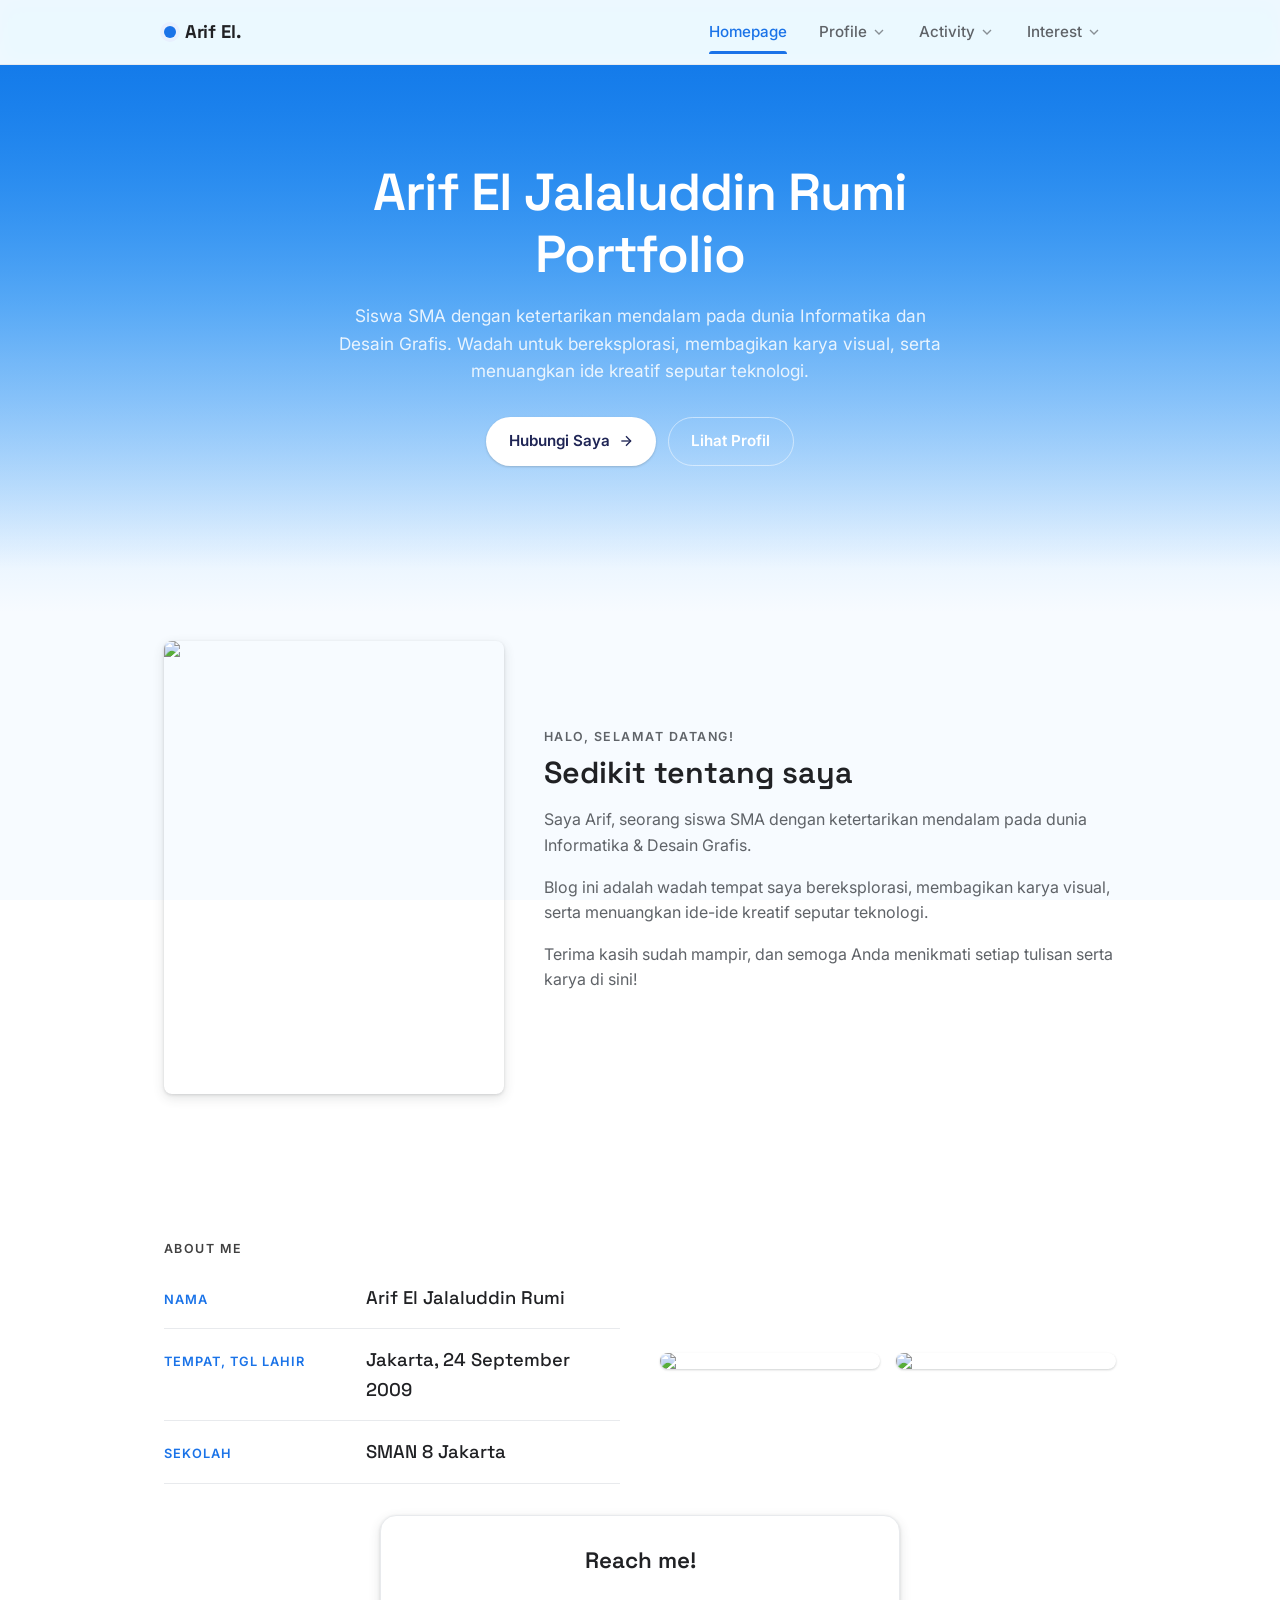
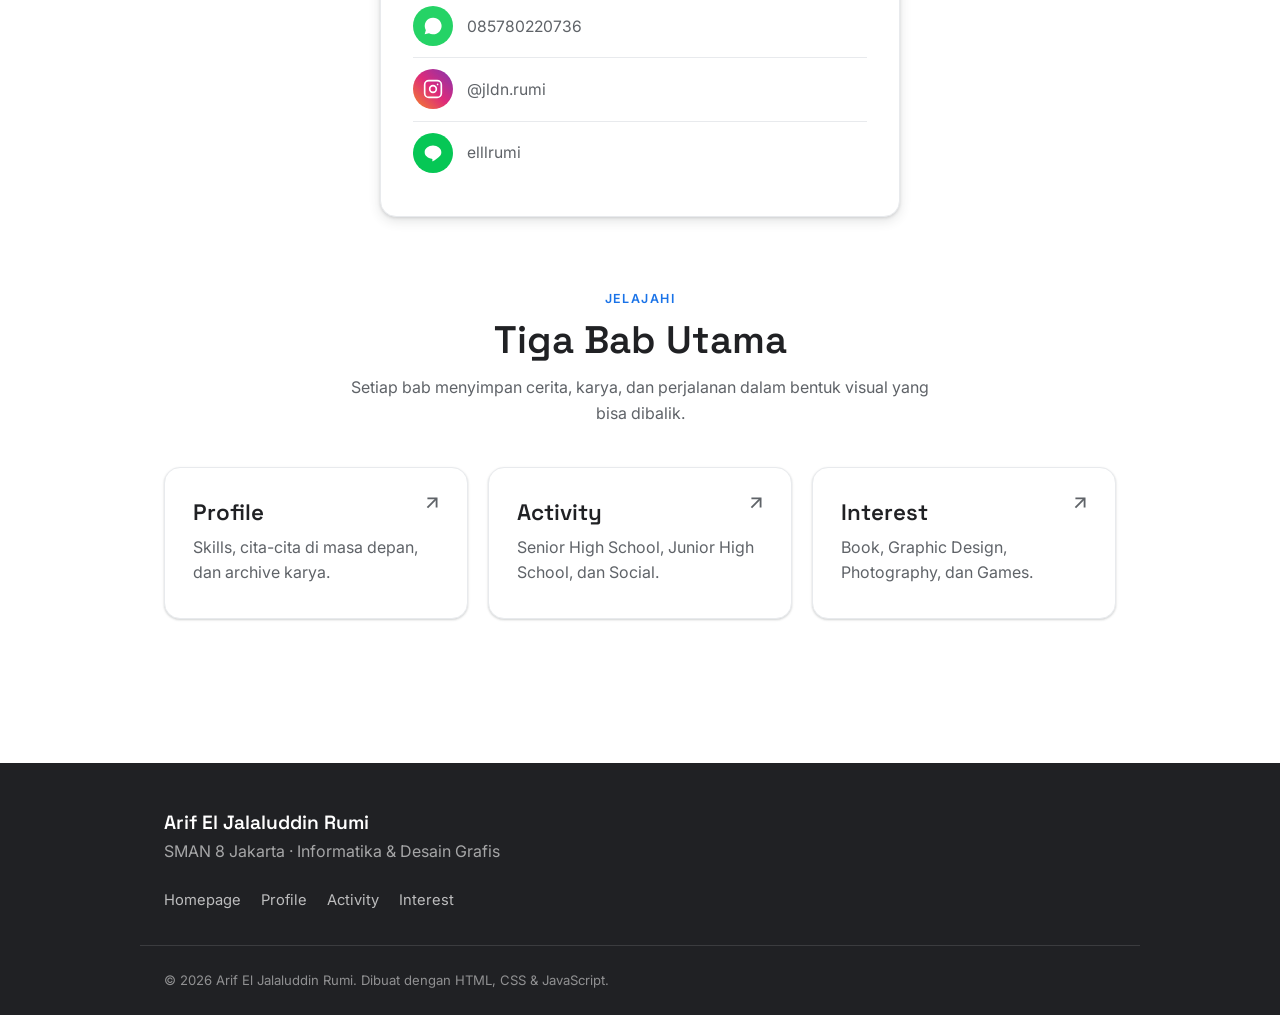
==== index.html @ 5ea63747 "Add files via upload" ====
<!DOCTYPE html>
<html lang="id" class="bg-background">
<head>
  <meta charset="UTF-8" />
  <meta name="viewport" content="width=device-width, initial-scale=1.0" />
  <title>Arif El Jalaluddin Rumi - Portfolio</title>
  <meta name="description" content="Portfolio Arif El Jalaluddin Rumi — siswa SMAN 8 Jakarta dengan ketertarikan pada Informatika & Desain Grafis." />
  <meta name="theme-color" content="#2b2f7a" />
  <link rel="preconnect" href="https://fonts.googleapis.com" />
  <link rel="preconnect" href="https://fonts.gstatic.com" crossorigin />
  <link href="https://fonts.googleapis.com/css2?family=Space+Grotesk:wght@400;500;600;700&family=Inter:wght@400;500;600&display=swap" rel="stylesheet" />
  <link rel="stylesheet" href="styles.css" />
</head>
<body>

  <!-- ============ NAV ============ -->
  <header class="nav">
    <nav class="wrap nav__inner" aria-label="Navigasi utama">
      <a href="index.html" class="brand"><span class="brand__dot"></span>Arif El.</a>
      <button class="nav__toggle" aria-label="Buka menu" aria-expanded="false">
        <svg viewBox="0 0 24 24" fill="none" stroke="currentColor" stroke-width="2"><line x1="3" y1="6" x2="21" y2="6"/><line x1="3" y1="12" x2="21" y2="12"/><line x1="3" y1="18" x2="21" y2="18"/></svg>
      </button>
      <ul class="nav__links">
        <li><a class="nav__link active" data-page="index.html" href="index.html">Homepage</a></li>
        <li class="has-drop">
          <a class="nav__link" data-page="profile.html" href="profile.html">Profile
            <svg viewBox="0 0 24 24" fill="none" stroke="currentColor" stroke-width="2"><polyline points="6 9 12 15 18 9"/></svg>
          </a>
          <div class="dropdown">
            <a href="profile.html#skills">Skills</a>
            <a href="profile.html#future">Vision</a>
            <a href="profile.html#archive">Archive</a>
          </div>
        </li>
        <li class="has-drop">
          <a class="nav__link" data-page="activity.html" href="activity.html">Activity
            <svg viewBox="0 0 24 24" fill="none" stroke="currentColor" stroke-width="2"><polyline points="6 9 12 15 18 9"/></svg>
          </a>
          <div class="dropdown">
            <a href="activity.html#shs">Senior High School</a>
            <a href="activity.html#jhs">Junior High School</a>
            <a href="activity.html#social">Social</a>
          </div>
        </li>
        <li class="has-drop">
          <a class="nav__link" data-page="interest.html" href="interest.html">Interest
            <svg viewBox="0 0 24 24" fill="none" stroke="currentColor" stroke-width="2"><polyline points="6 9 12 15 18 9"/></svg>
          </a>
          <div class="dropdown">
            <a href="interest.html#book">Book</a>
            <a href="interest.html#graphic">Graphic Design</a>
            <a href="interest.html#photography">Photography</a>
          </div>
        </li>
      </ul>
    </nav>
  </header>

  <!-- ============ HERO ============ -->
  <section class="hero">
    <div class="wrap hero__inner">
      <h1 class="reveal in">Arif El Jalaluddin Rumi <br> Portfolio</h1>
      <p class="hero__sub reveal in">Siswa SMA dengan ketertarikan mendalam pada dunia Informatika dan Desain Grafis. Wadah untuk bereksplorasi, membagikan karya visual, serta menuangkan ide kreatif seputar teknologi.</p>
      <div class="hero__actions reveal in">
        <a href="#reach" class="btn btn--primary">Hubungi Saya
          <svg width="16" height="16" viewBox="0 0 24 24" fill="none" stroke="currentColor" stroke-width="2"><line x1="5" y1="12" x2="19" y2="12"/><polyline points="12 5 19 12 12 19"/></svg>
        </a>
        <a href="profile.html" class="btn btn--ghost">Lihat Profil</a>
      </div>
    </div>
  </section>

  <!-- ============ INTRO ============ -->
  <section class="intro wrap">
    <div class="intro__grid">
      <div class="intro__photo reveal">
        <div class="intro__img" style="aspect-ratio:3/4; width:100%;height:100%;">
          <img src = "1.jpg">
        </div>
      </div>
      <div class="intro__body reveal">
        <p class="eyebrow">Halo, Selamat Datang!</p>
        <h2>Sedikit tentang saya</h2>
        <p>Saya Arif, seorang siswa SMA dengan ketertarikan mendalam pada dunia Informatika &amp; Desain Grafis.</p>
        <p>Blog ini adalah wadah tempat saya bereksplorasi, membagikan karya visual, serta menuangkan ide-ide kreatif seputar teknologi.</p>
        <p>Terima kasih sudah mampir, dan semoga Anda menikmati setiap tulisan serta karya di sini!</p>
      </div>
    </div>
  </section>

  <!-- ============ ABOUT BAND ============ -->
  <section class="about-band section-pad">
    <div class="stripes-overlay"></div>
    <div class="wrap about__grid">
      <div class="about__text reveal">
        <p class="eyebrow" style="color:rgba(0, 0, 0, 0.75)">About me</p>
        <ul class="about__list">
          <li><span class="about__key">Nama</span><span class="about__val">Arif El Jalaluddin Rumi</span></li>
          <li><span class="about__key">Tempat, Tgl Lahir</span><span class="about__val">Jakarta, 24 September 2009</span></li>
          <li><span class="about__key">Sekolah</span><span class="about__val">SMAN 8 Jakarta</span></li>
        </ul>
      </div>
      <div class="about__photos">
        <div class="flip reveal">
          <div class="flip__hint"><svg viewBox="0 0 24 24" fill="none" stroke="currentColor" stroke-width="2"><polyline points="23 4 23 10 17 10"/><path d="M20.49 15a9 9 0 1 1-2.12-9.36L23 10"/></svg></div>
          <div class="flip__inner">
            <div class="flip__face flip__front"><div class="slider__img"><img src = "2.jpg"></div></div>
            <div class="flip__face flip__back"></div>
          </div>
        </div>
        <div class="flip reveal">
          <div class="flip__hint"><svg viewBox="0 0 24 24" fill="none" stroke="currentColor" stroke-width="2"><polyline points="23 4 23 10 17 10"/><path d="M20.49 15a9 9 0 1 1-2.12-9.36L23 10"/></svg></div>
          <div class="flip__inner">
            <div class="flip__face flip__front"><div class="slider__img"><img src = "3.jpg"></div></div>
            <div class="flip__face flip__back"></div>
          </div>
        </div>
      </div>
    </div>
  </section>

  <!-- ============ REACH ME ============ -->
  <div class="wrap">
    <div id="reach" class="glass reach reveal">
      <h3>Reach me!</h3>
      <div class="reach__row">
        <span class="reach__ic wa"><svg viewBox="0 0 24 24" fill="currentColor"><path d="M17.5 14.4c-.3-.2-1.7-.8-2-.9-.3-.1-.5-.2-.7.2-.2.3-.7.9-.9 1.1-.2.2-.3.2-.6.1-1.7-.9-2.9-1.6-4-3.5-.3-.5.3-.5.8-1.6.1-.2 0-.4 0-.5 0-.2-.7-1.6-.9-2.2-.2-.6-.5-.5-.7-.5H8c-.2 0-.5.1-.7.4-.3.3-1 1-1 2.4s1 2.8 1.2 3c.1.2 2 3.1 5 4.3 1.9.8 2.6.9 3.5.7.6-.1 1.7-.7 1.9-1.4.2-.7.2-1.2.2-1.4-.1-.1-.3-.2-.6-.3zM12 2a10 10 0 0 0-8.6 15l-1.4 5 5.2-1.4A10 10 0 1 0 12 2z"/></svg></span>
        <span>085780220736</span>
      </div>
      <div class="reach__row">
        <span class="reach__ic ig"><svg viewBox="0 0 24 24" fill="none" stroke="currentColor" stroke-width="2"><rect x="2" y="2" width="20" height="20" rx="5"/><circle cx="12" cy="12" r="4"/><circle cx="17.5" cy="6.5" r="1" fill="currentColor" stroke="none"/></svg></span>
        <span>@jldn.rumi</span>
      </div>
      <div class="reach__row">
        <span class="reach__ic line"><svg viewBox="0 0 24 24" fill="currentColor"><path d="M12 3C6.5 3 2 6.6 2 11c0 4 3.6 7.3 8.4 7.9.3.1.8.2.9.5.1.3.1.7 0 1l-.1.9c0 .3-.2 1 .9.5s5.7-3.4 7.8-5.8C21.3 14.6 22 12.9 22 11c0-4.4-4.5-8-10-8z"/></svg></span>
        <span>elllrumi</span>
      </div>
    </div>
  </div>

  <!-- ============ SECTION PREVIEW ============ -->
  <section class="wrap section-pad">
    <div class="center" style="margin-bottom:0.5rem">
      <p class="eyebrow">Jelajahi</p>
      <h2 class="section-title">Tiga Bab Utama</h2>
      <p class="section-lead">Setiap bab menyimpan cerita, karya, dan perjalanan dalam bentuk visual yang bisa dibalik.</p>
    </div>
    <div class="previews">
      <a href="profile.html" class="preview-card preview-card--1 reveal">
        <span class="arrow"><svg width="22" height="22" viewBox="0 0 24 24" fill="none" stroke="currentColor" stroke-width="2"><line x1="7" y1="17" x2="17" y2="7"/><polyline points="7 7 17 7 17 17"/></svg></span>
        <h3>Profile</h3>
        <p>Skills, cita-cita di masa depan, dan archive karya.</p>
      </a>
      <a href="activity.html" class="preview-card preview-card--2 reveal">
        <span class="arrow"><svg width="22" height="22" viewBox="0 0 24 24" fill="none" stroke="currentColor" stroke-width="2"><line x1="7" y1="17" x2="17" y2="7"/><polyline points="7 7 17 7 17 17"/></svg></span>
        <h3>Activity</h3>
        <p>Senior High School, Junior High School, dan Social.</p>
      </a>
      <a href="interest.html" class="preview-card preview-card--3 reveal">
        <span class="arrow"><svg width="22" height="22" viewBox="0 0 24 24" fill="none" stroke="currentColor" stroke-width="2"><line x1="7" y1="17" x2="17" y2="7"/><polyline points="7 7 17 7 17 17"/></svg></span>
        <h3>Interest</h3>
        <p>Book, Graphic Design, Photography, dan Games.</p>
      </a>
    </div>
  </section>

  <!-- ============ FOOTER ============ -->
  <footer class="footer">
    <div class="wrap footer__inner">
      <div>
        <h3>Arif El Jalaluddin Rumi</h3>
        <p>SMAN 8 Jakarta &middot; Informatika &amp; Desain Grafis</p>
      </div>
      <nav class="footer__links" aria-label="Footer">
        <a href="index.html">Homepage</a>
        <a href="profile.html">Profile</a>
        <a href="activity.html">Activity</a>
        <a href="interest.html">Interest</a>
      </nav>
    </div>
    <div class="wrap footer__copy">&copy; 2026 Arif El Jalaluddin Rumi. Dibuat dengan HTML, CSS &amp; JavaScript.</div>
  </footer>

  <script src="main.js"></script>
</body>
</html>
---- styles.css ----
/* ============================================================
   Arif El — Portfolio
   Restyled to feel like Google Sites (clean, Material, airy)
   Palette (5): white / near-black / grey / Google-blue / indigo banner
   ============================================================ */

:root {
  --bg: #ffffff;
  --surface: #f8f9fa;          /* Google grey 50 */
  --fg: #202124;               /* Google grey 900 */
  --muted: #5f6368;            /* Google grey 700 */
  --line: #e8eaed;             /* hairline grey */
  --accent: #1a73e8;           /* Google blue */
  --accent-weak: #e8f0fe;      /* blue tint */
  --banner: #1f2555;           /* deep indigo banner */
  --banner-2: #343a76;
  --radius: 8px;
  --shadow-1: 0 1px 2px rgba(60,64,67,.14), 0 1px 3px rgba(60,64,67,.10);
  --shadow-2: 0 1px 3px rgba(60,64,67,.16), 0 4px 12px rgba(60,64,67,.14);
  --wrap: 1000px;
}

*, *::before, *::after { box-sizing: border-box; }

html { -webkit-text-size-adjust: 100%; scroll-behavior: smooth; }
/* Clean gradient: bright blue -> soft white, fixed so it stays smooth on scroll */
html.bg-background, body {
  background: linear-gradient(180deg, #339dff 0%, #6fbcff 18%, #bcdfff 40%, #f7fbff 68%);
  background-attachment: fixed;
}

body {
  margin: 0;
  font-family: "Inter", Roboto, "Helvetica Neue", Arial, sans-serif;
  color: var(--fg);
  line-height: 1.6;
  font-size: 16px;
  -webkit-font-smoothing: antialiased;
}

h1, h2, h3, h4 {
  font-family: "Space Grotesk", "Google Sans", Roboto, sans-serif;
  color: var(--fg);
  line-height: 1.2;
  font-weight: 600;
  margin: 0;
  text-wrap: balance;
}

p { margin: 0 0 1rem; text-wrap: pretty; }
a { color: inherit; text-decoration: none; }
img { max-width: 100%; display: block; }

.wrap {
  width: 100%;
  max-width: var(--wrap);
  margin-inline: auto;
  padding-inline: 24px;
}

.eyebrow {
  font-size: .78rem;
  letter-spacing: .12em;
  text-transform: uppercase;
  font-weight: 600;
  color: var(--accent);
  margin: 0 0 .5rem;
}

.center { text-align: center; }

/* ============================================================
   NAV — Google Sites style top bar with underline tabs
   ============================================================ */
.nav {
  position: sticky;
  top: 0;
  z-index: 60;
  background: rgba(255,255,255,.92);
  backdrop-filter: saturate(180%) blur(10px);
  border-bottom: 1px solid var(--line);
}
.nav__inner {
  display: flex;
  align-items: center;
  justify-content: space-between;
  gap: 1rem;
  min-height: 64px;
}
.brand {
  display: inline-flex;
  align-items: center;
  gap: .55rem;
  font-family: "Space Grotesk", sans-serif;
  font-weight: 700;
  font-size: 1.15rem;
  letter-spacing: -.01em;
}
.brand__dot {
  width: 12px; height: 12px;
  border-radius: 50%;
  background: var(--accent);
  box-shadow: 0 0 0 4px var(--accent-weak);
}

.nav__toggle {
  display: none;
  background: transparent;
  border: none;
  color: var(--fg);
  cursor: pointer;
  padding: .4rem;
  border-radius: 50%;
}
.nav__toggle:hover { background: var(--surface); }
.nav__toggle svg { width: 24px; height: 24px; }

.nav__links {
  list-style: none;
  display: flex;
  align-items: center;
  gap: .25rem;
  margin: 0;
  padding: 0;
}
.nav__link {
  position: relative;
  display: inline-flex;
  align-items: center;
  gap: .3rem;
  padding: .55rem .85rem;
  border-radius: 6px;
  font-size: .95rem;
  font-weight: 500;
  color: var(--muted);
  transition: background .18s ease, color .18s ease;
}
.nav__link svg { width: 16px; height: 16px; opacity: .7; }
.nav__link:hover { background: var(--surface); color: var(--fg); }
.nav__link.active { color: var(--accent); }
/* Google Sites tab underline */
.nav__link.active::after {
  content: "";
  position: absolute;
  left: .85rem; right: .85rem;
  bottom: -1px;
  height: 3px;
  border-radius: 3px 3px 0 0;
  background: var(--accent);
}

/* Dropdown */
.has-drop { position: relative; }
.dropdown {
  position: absolute;
  top: calc(100% + 6px);
  left: 0;
  min-width: 220px;
  background: var(--bg);
  border: 1px solid var(--line);
  border-radius: var(--radius);
  box-shadow: var(--shadow-2);
  padding: .4rem;
  opacity: 0;
  visibility: hidden;
  transform: translateY(6px);
  transition: opacity .18s ease, transform .18s ease, visibility .18s;
}
.has-drop:hover .dropdown,
.has-drop:focus-within .dropdown {
  opacity: 1; visibility: visible; transform: translateY(0);
}
.dropdown a {
  display: block;
  padding: .55rem .7rem;
  border-radius: 6px;
  font-size: .9rem;
  color: var(--muted);
  transition: background .15s ease, color .15s ease;
}
.dropdown a:hover { background: var(--accent-weak); color: var(--accent); }

/* ============================================================
   HERO (homepage) — Google Sites banner
   ============================================================ */
.hero {
  background: linear-gradient(180deg, #147bea 0%, rgba(35,140,240,.6) 48%, rgba(51,157,255,0) 100%);
  color: #fff;
  padding: 96px 0 104px;
  text-align: center;
}
.hero__inner { max-width: 760px; margin-inline: auto; padding-inline: 24px; }
.hero h1 {
  color: #fff;
  font-size: clamp(2rem, 5vw, 3.25rem);
  letter-spacing: -.02em;
  margin-bottom: 1rem;
}
.hero__sub {
  color: rgba(255,255,255,.85);
  font-size: 1.08rem;
  max-width: 620px;
  margin: 0 auto 2rem;
}
.hero__actions {
  display: flex;
  gap: .75rem;
  justify-content: center;
  flex-wrap: wrap;
}

.btn {
  display: inline-flex;
  align-items: center;
  gap: .5rem;
  padding: .7rem 1.4rem;
  border-radius: 999px;
  font-weight: 600;
  font-size: .95rem;
  cursor: pointer;
  transition: transform .15s ease, box-shadow .2s ease, background .2s ease;
}
.btn svg { width: 16px; height: 16px; }
.btn--primary { background: #fff; color: var(--banner); box-shadow: var(--shadow-1); }
.btn--primary:hover { transform: translateY(-2px); box-shadow: var(--shadow-2); }
.btn--ghost { color: #fff; border: 1px solid rgba(255,255,255,.5); }
.btn--ghost:hover { background: rgba(255,255,255,.12); }

/* ============================================================
   PAGE HERO (inner pages banner)
   ============================================================ */
.pagehero {
  background: linear-gradient(180deg, #147bea 0%, rgba(35,140,240,.6) 55%, rgba(51,157,255,0) 100%);
  color: #fff;
  padding: 72px 0;
  text-align: center;
}
.pagehero h1 {
  color: #fff;
  font-size: clamp(1.9rem, 4.5vw, 2.9rem);
  letter-spacing: -.02em;
  margin: .25rem 0 .75rem;
}
.pagehero p { color: rgba(255,255,255,.85); max-width: 620px; margin: 0 auto; }

/* ============================================================
   INTRO
   ============================================================ */
.intro { padding: 72px 24px; }
.intro__grid {
  display: grid;
  grid-template-columns: 1fr;
  gap: 2.5rem;
  align-items: center;
}
.intro__photo {
  width: 100%;
  max-width: 360px;
  margin-inline: auto;
  border-radius: var(--radius);
  overflow: hidden;
  box-shadow: var(--shadow-2);
}
.intro__body h2 { font-size: 1.9rem; margin-bottom: 1rem; }
.intro__body p { color: var(--muted); }

/* ============================================================
   ABOUT BAND
   ============================================================ */
.section-pad { padding-block: 72px; }
.about-band {
  position: relative;
  background: transparent;
  overflow: hidden;
}
.stripes-overlay { display: none; } /* keep it clean, Google Sites style */
.about__grid {
  display: grid;
  grid-template-columns: 1fr;
  gap: 2.5rem;
  align-items: center;
}
.about__list { list-style: none; margin: 0; padding: 0; }
.about__list li {
  display: grid;
  grid-template-columns: 1fr;
  gap: .1rem;
  padding: 1rem 0;
  border-bottom: 1px solid var(--line);
}
.about__key { font-size: .8rem; text-transform: uppercase; letter-spacing: .08em; color: var(--accent); font-weight: 600; }
.about__val { font-family: "Space Grotesk", sans-serif; font-size: 1.15rem; font-weight: 500; }
.about__photos { display: grid; grid-template-columns: 1fr 1fr; gap: 1rem; }

/* ============================================================
   REACH ME card
   ============================================================ */
.glass.reach, .reach {
  margin: -40px auto 0;
  max-width: 520px;
  background: var(--bg);
  border: 1px solid var(--line);
  border-radius: 16px;
  box-shadow: var(--shadow-2);
  padding: 2rem;
  position: relative;
  z-index: 5;
}
.reach h3 { font-size: 1.4rem; margin-bottom: 1.25rem; text-align: center; }
.reach__row {
  display: flex;
  align-items: center;
  gap: .9rem;
  padding: .7rem 0;
  border-bottom: 1px solid var(--line);
  color: var(--muted);
  font-size: .98rem;
}
.reach__row:last-child { border-bottom: none; }
.reach__ic {
  flex: none;
  width: 40px; height: 40px;
  display: grid; place-items: center;
  border-radius: 50%;
  color: #fff;
}
.reach__ic svg { width: 20px; height: 20px; }
.reach__ic.wa { background: #25d366; }
.reach__ic.ig { background: linear-gradient(45deg,#f58529,#dd2a7b,#8134af); }
.reach__ic.line { background: #06c755; }

/* ============================================================
   SECTION PREVIEW (three chapters)
   ============================================================ */
.section-title { font-size: clamp(1.7rem, 4vw, 2.4rem); margin: .25rem 0 .75rem; }
.section-lead { color: var(--muted); max-width: 640px; margin: 0 auto; }
.previews {
  display: grid;
  grid-template-columns: 1fr;
  gap: 1.25rem;
  margin-top: 2.5rem;
}
.preview-card {
  position: relative;
  display: block;
  padding: 2rem 1.75rem;
  background: var(--bg);
  border: 1px solid var(--line);
  border-radius: 16px;
  box-shadow: var(--shadow-1);
  transition: transform .2s ease, box-shadow .2s ease, border-color .2s ease;
  overflow: hidden;
}
.preview-card::before {
  content: "";
  position: absolute; inset: 0 0 auto 0;
  height: 5px;
  background: var(--accent);
  transform: scaleX(0);
  transform-origin: left;
  transition: transform .3s ease;
}
.preview-card--2::before { background: #34a853; }
.preview-card--3::before { background: #fbbc04; }
.preview-card:hover { transform: translateY(-4px); box-shadow: var(--shadow-2); }
.preview-card:hover::before { transform: scaleX(1); }
.preview-card h3 { font-size: 1.4rem; margin-bottom: .5rem; }
.preview-card p { color: var(--muted); margin: 0; }
.preview-card .arrow {
  position: absolute;
  top: 1.5rem; right: 1.5rem;
  color: var(--muted);
  transition: color .2s ease, transform .2s ease;
}
.preview-card:hover .arrow { color: var(--accent); transform: translate(3px,-3px); }

/* ============================================================
   SUBSECTIONS (Profile / Activity / Interest)
   ============================================================ */
.subsection { padding-block: 64px; }
.subsection:nth-of-type(even) { background: transparent; }
.sub-head {
  display: flex;
  align-items: baseline;
  gap: 1rem;
  margin-bottom: 1rem;
  padding-bottom: 1rem;
  border-bottom: 1px solid var(--line);
}
.sub-head .num {
  font-family: "Space Grotesk", sans-serif;
  font-size: 1rem;
  font-weight: 700;
  color: #fff;
  background: var(--accent);
  border-radius: 6px;
  padding: .2rem .55rem;
}
.sub-head h2 { font-size: clamp(1.5rem, 3.5vw, 2.1rem); }

/* ============================================================
   SKILLS
   ============================================================ */
.skills-grid { display: grid; grid-template-columns: 1fr; gap: 2rem; margin-top: 1.5rem; }
.tools-note h3 { font-size: 1.25rem; margin-bottom: .75rem; }
.tools-note p { color: var(--muted); }
.skill { margin-bottom: 1.25rem; }
.skill__top { display: flex; justify-content: space-between; font-weight: 500; margin-bottom: .4rem; font-size: .95rem; }
.skill__bar { height: 8px; background: var(--line); border-radius: 999px; overflow: hidden; }
.skill__fill {
  height: 100%;
  width: 0;
  border-radius: 999px;
  background: linear-gradient(90deg, var(--accent), #4285f4);
  transition: width 1.1s cubic-bezier(.22,1,.36,1);
}

/* ============================================================
   FUTURE
   ============================================================ */
.future-grid { display: grid; grid-template-columns: 1fr; gap: 1.5rem; }

/* ============================================================
   ARCHIVE
   ============================================================ */
.card {
  background: var(--bg);
  border: 1px solid var(--line);
  border-radius: 16px;
  box-shadow: var(--shadow-1);
  padding: 1.5rem;
}
.archive-item {
  display: grid;
  grid-template-columns: 1fr;
  gap: 1.25rem;
  align-items: center;
  margin-bottom: 1.5rem;
}
.archive-item .qr { max-width: 220px; }
.badge {
  display: inline-block;
  font-size: .72rem;
  letter-spacing: .06em;
  text-transform: uppercase;
  font-weight: 600;
  color: var(--accent);
  background: var(--accent-weak);
  padding: .3rem .7rem;
  border-radius: 999px;
  margin-bottom: .6rem;
}
.archive-item h4 { font-size: 1.2rem; margin-bottom: .5rem; }
.archive-item p { color: var(--muted); margin: 0; }
.archive-item em { color: var(--fg); font-style: italic; }

/* Certificates */
.cert-grid {
  display: grid;
  grid-template-columns: repeat(2, 1fr);
  gap: 1.25rem;
}
.cert { text-align: center; }
.cert small { display: block; margin-top: .6rem; color: var(--muted); font-weight: 500; }

/* ============================================================
   GALLERIES
   ============================================================ */
.gallery { display: grid; grid-template-columns: 1fr; gap: 1.25rem; }
.gallery--2 { grid-template-columns: repeat(2, 1fr); }
.gallery--3 { grid-template-columns: repeat(2, 1fr); }
.caption-card {
  margin-top: .75rem;
  display: flex;
  flex-direction: column;
  gap: .1rem;
}
.caption-card strong { font-family: "Space Grotesk", sans-serif; font-size: 1rem; }
.caption-card span { color: var(--muted); font-size: .85rem; }

/* Books */
.books {
  display: grid;
  grid-template-columns: repeat(2, 1fr);
  gap: 1.25rem;
}
.book__label { margin: .6rem 0 0; font-size: .85rem; color: var(--muted); font-weight: 500; text-align: center; }

/* Posters */
.posters {
  display: grid;
  grid-template-columns: repeat(2, 1fr);
  gap: 1.25rem;
}

/* Games */
.games {
  display: grid;
  grid-template-columns: repeat(2, 1fr);
  gap: 1.5rem;
  max-width: 640px;
}
.game__label { margin: .6rem 0 0; font-size: .95rem; font-weight: 600; text-align: center; }

/* ============================================================
   FLIP CARDS — no borders on photos, soft Material shadow
   ============================================================ */

   
.flip {
  position: relative;
  perspective: 1200px;
  cursor: pointer;
  border-radius: var(--radius);
  outline: none;
}
.flip.wide .flip__face { aspect-ratio: 4 / 3; }
.flip__inner {
  position: relative;
  width: 100%;
  min-height: 100%;
  transition: transform .7s cubic-bezier(.22,1,.36,1);
  transform-style: preserve-3d;
}
.flip.is-flipped .flip__inner { transform: rotateY(180deg); }
.flip__face {
  border-radius: var(--radius);
  overflow: hidden;
  backface-visibility: hidden;
  -webkit-backface-visibility: hidden;
}
.flip__front {
  box-shadow: var(--shadow-1);
  transition: box-shadow .2s ease;
}
.flip:hover .flip__front { box-shadow: var(--shadow-2); }
.flip__back {
  position: absolute;
  inset: 0;
  transform: rotateY(180deg);
  display: flex;
  flex-direction: column;
  align-items: center;
  justify-content: center;
  text-align: center;
  gap: .35rem;
  padding: 1.25rem;
  color: #fff;
  background: linear-gradient(135deg, var(--banner), var(--banner-2));
}
.flip__back h4 { color: #fff; font-size: 1.1rem; }
.flip__back p { color: rgba(255,255,255,.82); margin: 0; font-size: .9rem; }

/* flip hint icon */
.flip__hint {
  position: absolute;
  top: 8px; right: 8px;
  z-index: 4;
  width: 30px; height: 30px;
  display: grid; place-items: center;
  border-radius: 50%;
  background: rgba(255,255,255,.9);
  color: var(--accent);
  box-shadow: var(--shadow-1);
  opacity: 0;
  transform: scale(.8);
  transition: opacity .2s ease, transform .2s ease;
  pointer-events: none;
}
.flip__hint svg { width: 15px; height: 15px; }
.flip:hover .flip__hint { opacity: 1; transform: scale(1); }

/* ============================================================
   SLIDER / CAROUSEL — swipeable, multiple photos, NO borders
   ============================================================ */

   /* Pastikan track dari slider mengizinkan tinggi yang dinamis */
.slider__track {
  display: flex;
  align-items: flex-start; /* Mencegah slide dipaksa setinggi gambar tertinggi */
  transition: transform 0.4s ease-in-out;
}

.slider__slide {
  width: 100%;
  flex-shrink: 0;
}

/* Mengatur gambar agar tidak terpotong (contain) dan tingginya otomatis */
.slider__img {
  width: 100%;
  height: auto;             /* Tinggi menyesuaikan proporsi asli foto */
  max-height: 70vh;         /* Batas maksimal tinggi agar foto vertikal tidak terlalu panjang di HP */
  object-fit: contain;      /* Menampilkan seluruh bagian foto tanpa di-crop */
  display: block;
  border-radius: var(--radius-sm); /* Agar sudutnya membulat sesuai tema web Anda */
  margin: 0 auto;           /* Memastikan foto berada di tengah */
  background-color: var(--surface-tint); /* Latar belakang tipis jika foto terlalu kecil */
}

.slider { position: relative; border-radius: var(--radius); }
.slider__viewport {
  overflow: hidden;
  border-radius: var(--radius);
  box-shadow: var(--shadow-1);
  cursor: grab;
  touch-action: pan-y;
}
.slider__viewport:active { cursor: grabbing; }
.slider__track {
  display: flex;
  transition: transform .55s cubic-bezier(.22,1,.36,1);
}
.slider__slide { flex: 0 0 100%; min-width: 0; }
.slider__slide .note { border: none; border-radius: var(--radius); }
.slider.wide .slider__slide .note { aspect-ratio: auto; height: auto; }

/* prev / next buttons */
.slider__btn {
  position: absolute;
  top: 50%;
  transform: translateY(-50%);
  width: 38px; height: 38px;
  display: grid; place-items: center;
  border: none;
  border-radius: 50%;
  background: rgba(255,255,255,.92);
  color: var(--accent);
  box-shadow: var(--shadow-1);
  cursor: pointer;
  z-index: 3;
  transition: background .15s ease, opacity .2s ease, transform .15s ease;
}
.slider__btn:hover { background: #fff; }
.slider__btn svg { width: 20px; height: 20px; }
.slider__btn--prev { left: 10px; }
.slider__btn--next { right: 10px; }
.slider__btn[disabled] { opacity: 0; pointer-events: none; }

/* dots */
.slider__dots {
  display: flex;
  justify-content: center;
  gap: .45rem;
  margin-top: .75rem;
}
.slider__dot {
  width: 8px; height: 8px;
  padding: 0;
  border: none;
  border-radius: 50%;
  background: var(--line);
  cursor: pointer;
  transition: background .2s ease, transform .2s ease;
}
.slider__dot.active { background: var(--accent); transform: scale(1.3); }

/* photo count badge */
.slider__count {
  position: absolute;
  top: 8px; right: 8px;
  z-index: 3;
  display: inline-flex;
  align-items: center;
  gap: .3rem;
  font-size: .72rem;
  font-weight: 600;
  color: #fff;
  background: rgba(32,33,36,.6);
  padding: .2rem .5rem;
  border-radius: 999px;
  backdrop-filter: blur(4px);
}
.slider__count svg { width: 12px; height: 12px; }

/* ============================================================
   NOTE placeholders (where the user drops photos) — NO border
   ============================================================ */
.note {
  width: 100%;
  min-height: 180px;
  height: 100%;
  display: grid;
  place-items: center;
  text-align: center;
  padding: 1.25rem;
  border: none;                 /* explicitly no border on photos */
  border-radius: var(--radius);
  background:
    repeating-linear-gradient(45deg, #eef1f6 0 12px, #f5f7fa 12px 24px);
  color: var(--muted);
  font-size: .82rem;
  line-height: 1.45;
}
.note span { max-width: 90%; }
/* When the user replaces the note text with a real <img>, it fills cleanly */
.note img {
  width: 100%;
  height: 100%;
  object-fit: cover;
  border: none;
  border-radius: var(--radius);
}

/* ============================================================
   FOOTER
   ============================================================ */
.footer {
  background: var(--fg);
  color: #fff;
  padding-top: 48px;
  margin-top: 72px;
}
.footer__inner {
  display: flex;
  flex-direction: column;
  gap: 1.5rem;
  padding-bottom: 32px;
  border-bottom: 1px solid rgba(255,255,255,.12);
}
.footer h3 { color: #fff; font-size: 1.2rem; margin-bottom: .35rem; }
.footer__inner > div p { color: rgba(255,255,255,.6); margin: 0; }
.footer__links { display: flex; flex-wrap: wrap; gap: 1.25rem; }
.footer__links a { color: rgba(255,255,255,.7); font-size: .92rem; transition: color .15s ease; }
.footer__links a:hover { color: #fff; }
.footer__copy { padding-block: 24px; color: rgba(255,255,255,.5); font-size: .82rem; }

/* ============================================================
   SCROLL REVEAL — animated moving text/cards
   ============================================================ */
.reveal {
  opacity: 0;
  transform: translateY(24px);
  transition: opacity .7s ease, transform .7s cubic-bezier(.22,1,.36,1);
  will-change: opacity, transform;
}
.reveal.in { opacity: 1; transform: none; }

@media (prefers-reduced-motion: reduce) {
  .reveal { opacity: 1 !important; transform: none !important; transition: none; }
  .flip__inner { transition: none; }
  html { scroll-behavior: auto; }
}

/* ============================================================
   RESPONSIVE
   ============================================================ */
@media (min-width: 700px) {
  .intro__grid { grid-template-columns: 340px 1fr; }
  .about__grid { grid-template-columns: 1fr 1fr; }
  .about__list li { grid-template-columns: 200px 1fr; align-items: baseline; }
  .skills-grid { grid-template-columns: 1fr 1fr; }
  .future-grid { grid-template-columns: 1fr 1fr; }
  .previews { grid-template-columns: repeat(3, 1fr); }
  .archive-item { grid-template-columns: 240px 1fr; }
  .archive-wide { grid-template-columns: 1fr; }
  .cert-grid { grid-template-columns: repeat(3, 1fr); }
  .books { grid-template-columns: repeat(4, 1fr); }
  .posters { grid-template-columns: repeat(3, 1fr); }
  .gallery--3 { grid-template-columns: repeat(3, 1fr); }
}

@media (max-width: 900px) {
  .nav__toggle { display: inline-grid; place-items: center; }
  .nav__links {
    position: absolute;
    top: 64px; left: 0; right: 0;
    flex-direction: column;
    align-items: stretch;
    gap: 0;
    background: var(--bg);
    border-bottom: 1px solid var(--line);
    box-shadow: var(--shadow-2);
    padding: .5rem;
    max-height: 0;
    overflow: hidden;
    opacity: 0;
    pointer-events: none;
    transition: max-height .3s ease, opacity .2s ease;
  }
  .nav__links.open {
    max-height: 80vh;
    opacity: 1;
    pointer-events: auto;
    overflow-y: auto;
  }
  .nav__link { padding: .8rem 1rem; }
  .nav__link.active::after { display: none; }
  .dropdown {
    position: static;
    opacity: 1;
    visibility: visible;
    transform: none;
    box-shadow: none;
    border: none;
    padding: 0 0 .5rem 1rem;
    min-width: 0;
  }
}

@media (max-width: 520px) {
  .gallery--2, .books, .posters, .games { grid-template-columns: 1fr 1fr; }
  .about__photos { grid-template-columns: 1fr 1fr; }
}
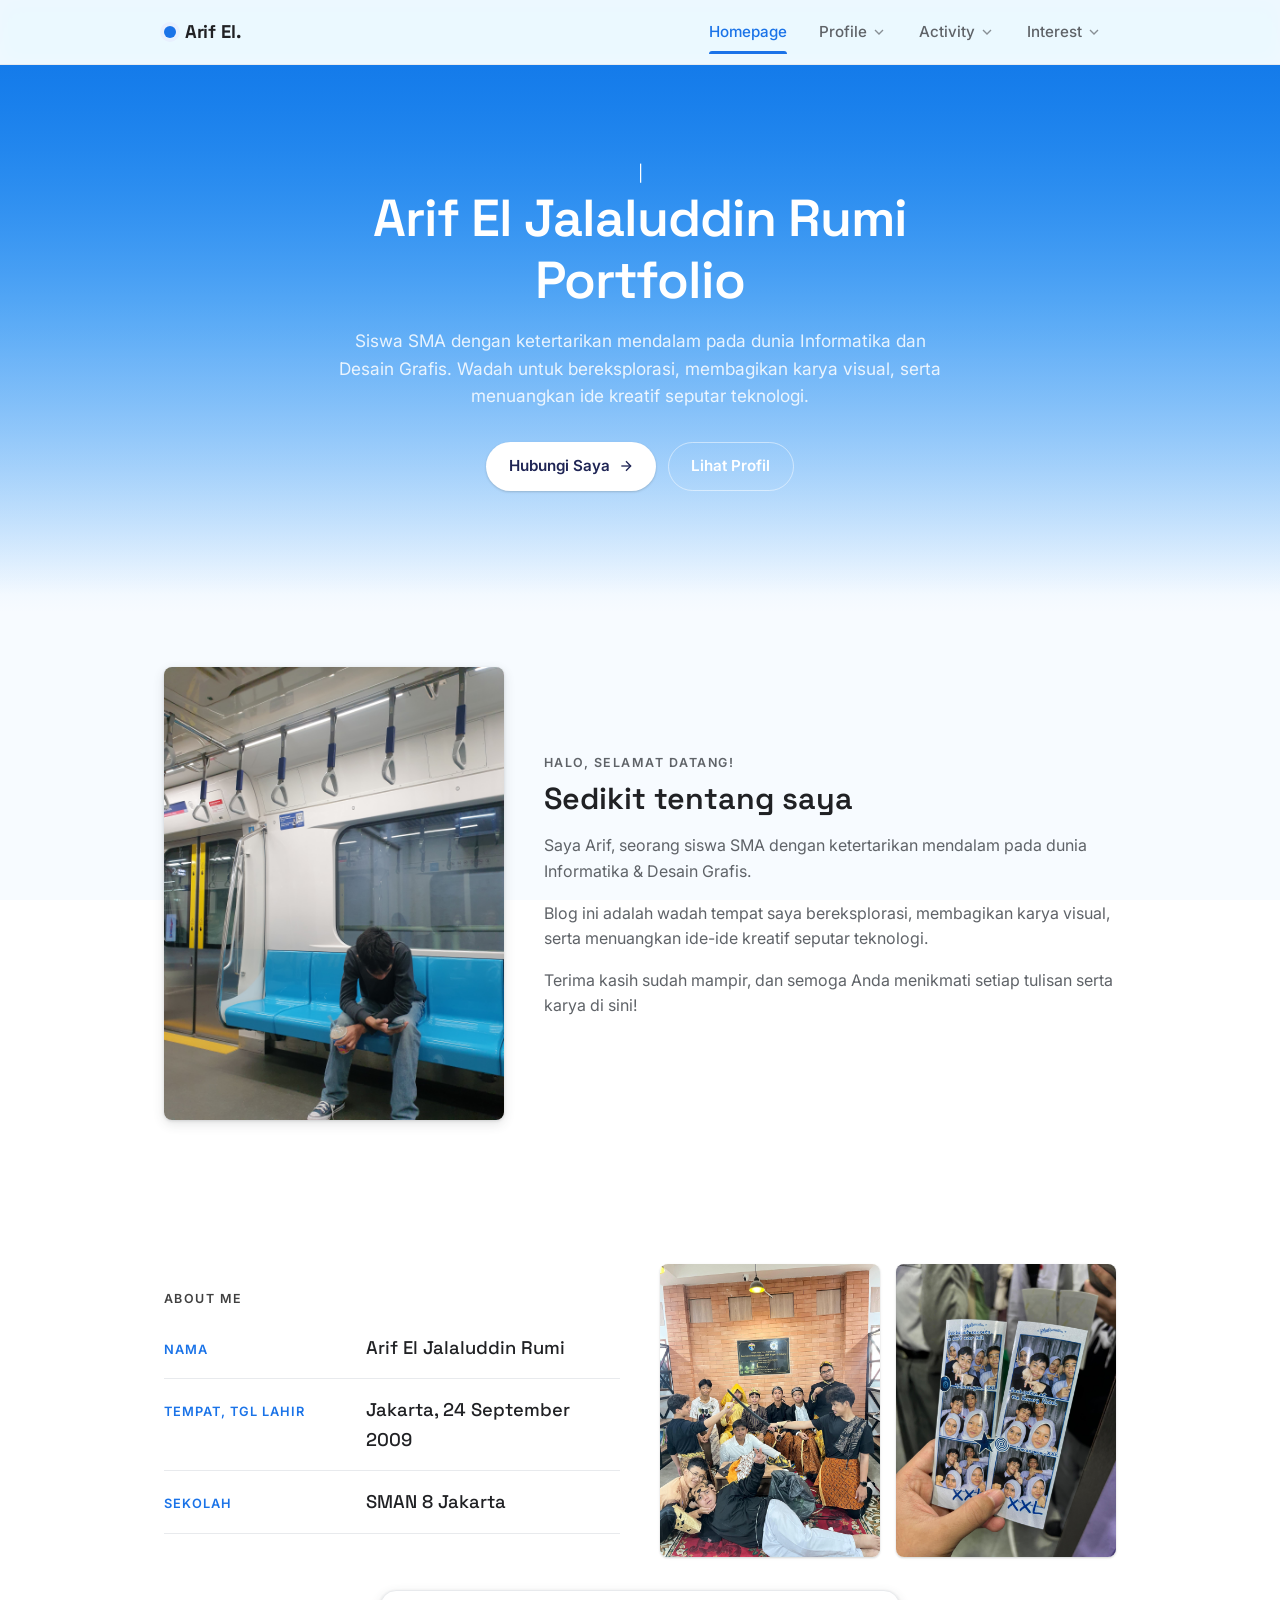
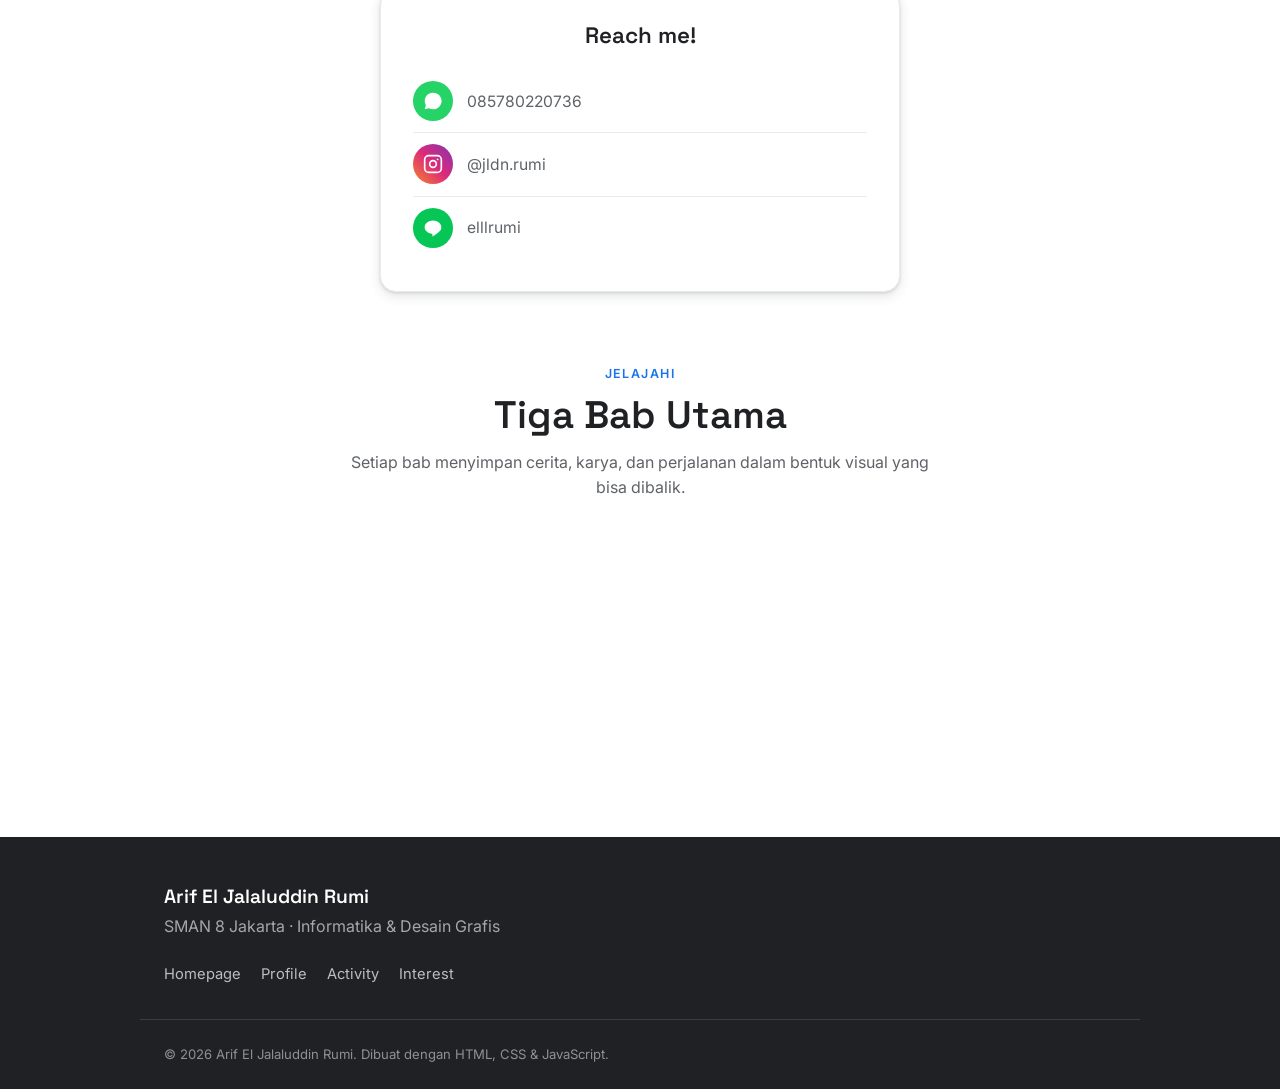
==== commit 6f31e919: "ref 1" ====
--- a/index.html
+++ b/index.html
@@ -58,6 +58,9 @@
 
   <!-- ============ HERO ============ -->
   <section class="hero">
+    <div class="typing-container">
+  <span class="typing-text"></span><span class="cursor">|</span>
+</div>
     <div class="wrap hero__inner">
       <h1 class="reveal in">Arif El Jalaluddin Rumi <br> Portfolio</h1>
       <p class="hero__sub reveal in">Siswa SMA dengan ketertarikan mendalam pada dunia Informatika dan Desain Grafis. Wadah untuk bereksplorasi, membagikan karya visual, serta menuangkan ide kreatif seputar teknologi.</p>
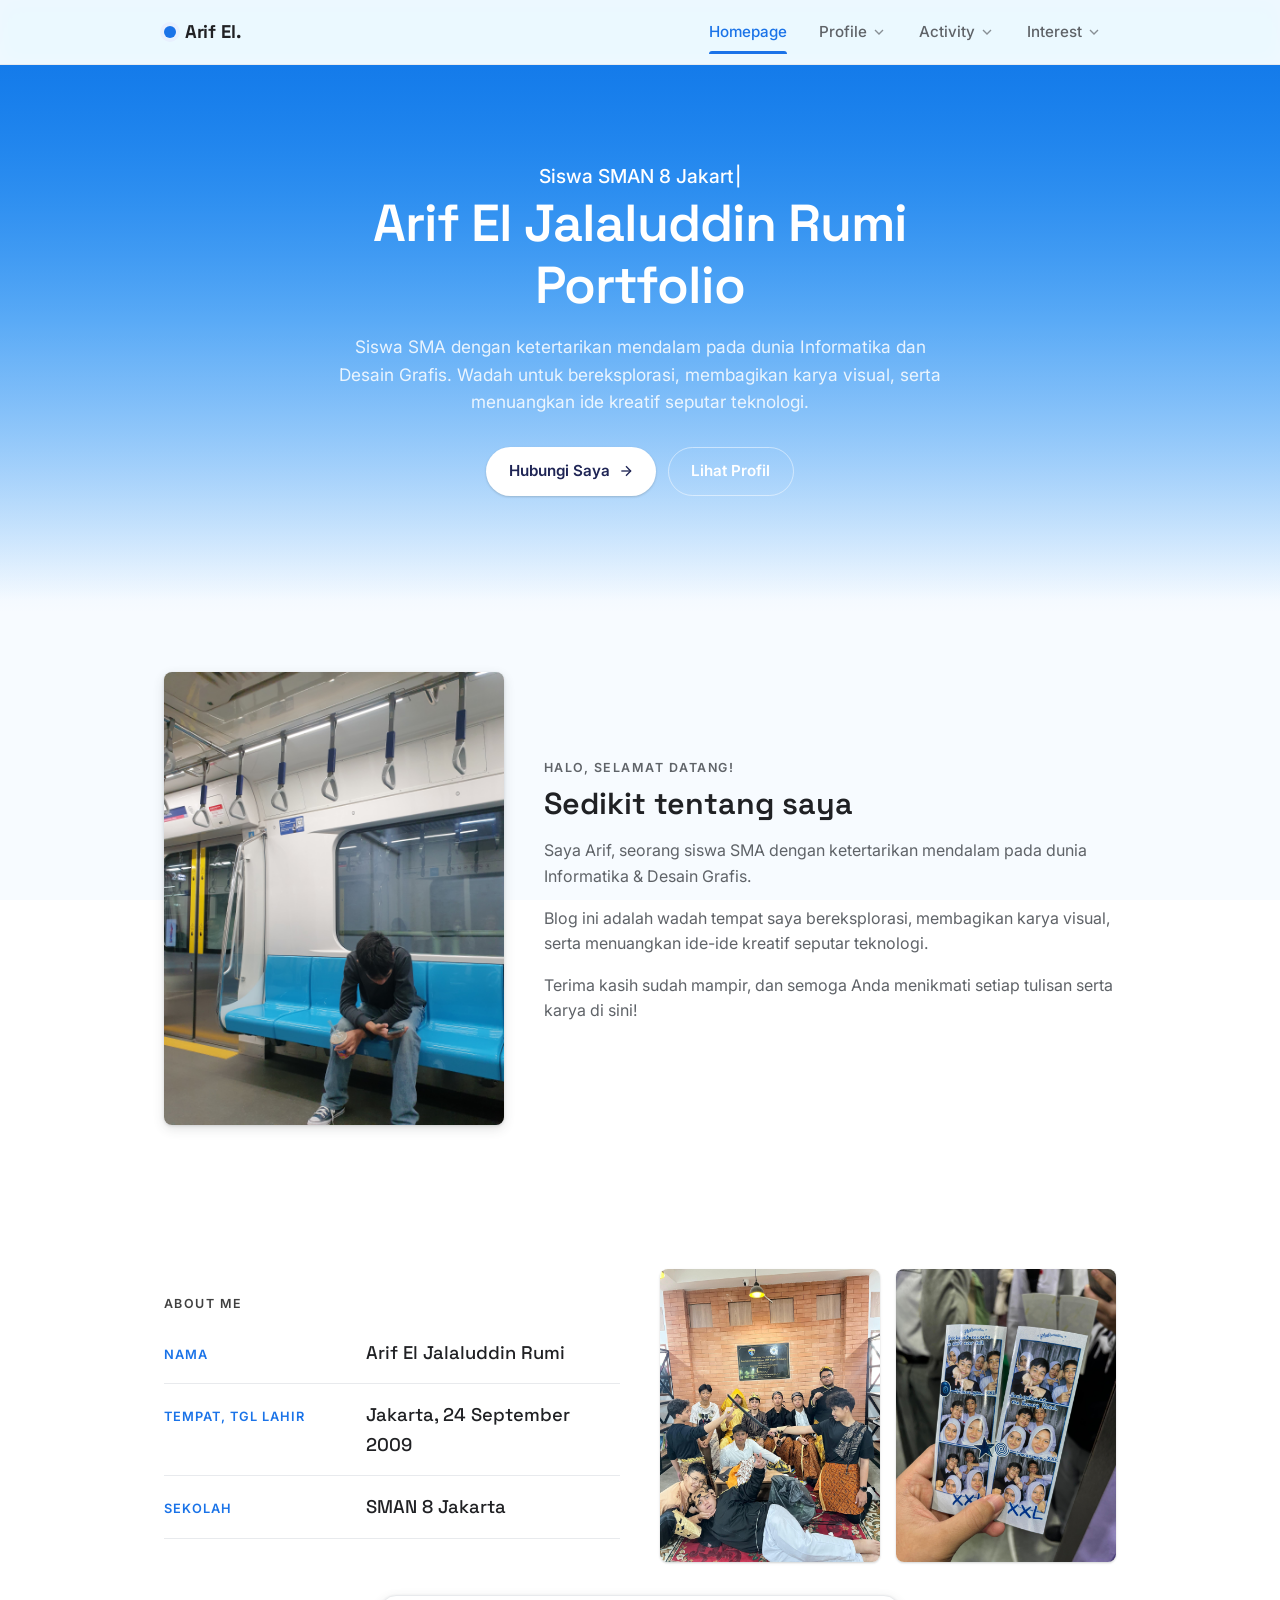
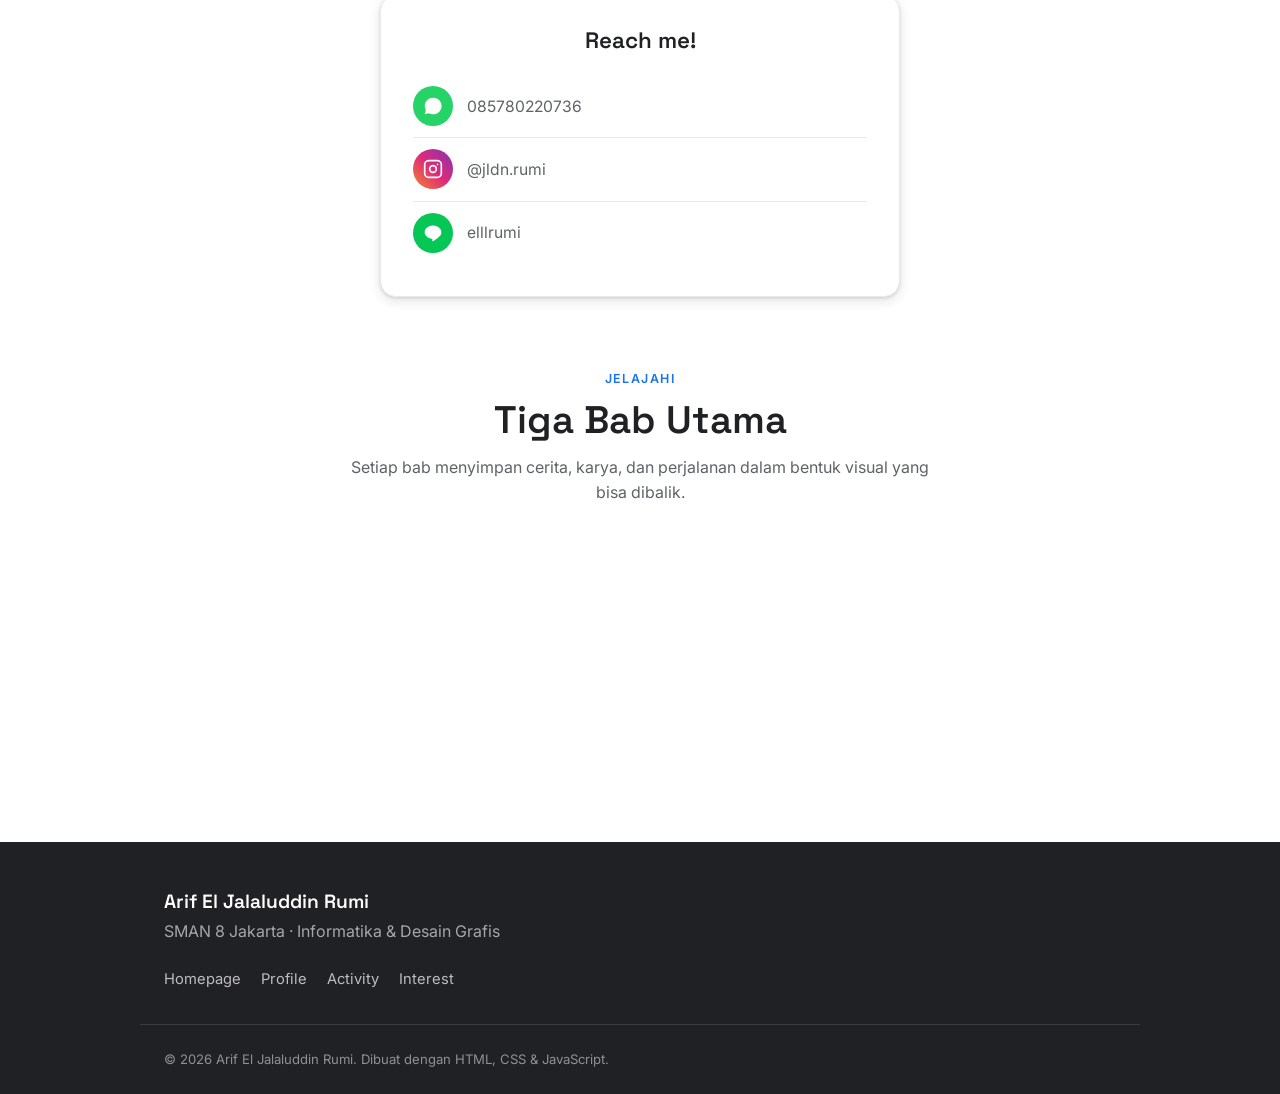
==== commit 0722015b: "Update contact links to be clickable" ====
--- a/index.html
+++ b/index.html
@@ -123,21 +123,28 @@
   </section>
 
   <!-- ============ REACH ME ============ -->
-  <div class="wrap">
+ <div class="wrap">
     <div id="reach" class="glass reach reveal">
       <h3>Reach me!</h3>
+      
+      <!-- WhatsApp -->
       <div class="reach__row">
         <span class="reach__ic wa"><svg viewBox="0 0 24 24" fill="currentColor"><path d="M17.5 14.4c-.3-.2-1.7-.8-2-.9-.3-.1-.5-.2-.7.2-.2.3-.7.9-.9 1.1-.2.2-.3.2-.6.1-1.7-.9-2.9-1.6-4-3.5-.3-.5.3-.5.8-1.6.1-.2 0-.4 0-.5 0-.2-.7-1.6-.9-2.2-.2-.6-.5-.5-.7-.5H8c-.2 0-.5.1-.7.4-.3.3-1 1-1 2.4s1 2.8 1.2 3c.1.2 2 3.1 5 4.3 1.9.8 2.6.9 3.5.7.6-.1 1.7-.7 1.9-1.4.2-.7.2-1.2.2-1.4-.1-.1-.3-.2-.6-.3zM12 2a10 10 0 0 0-8.6 15l-1.4 5 5.2-1.4A10 10 0 1 0 12 2z"/></svg></span>
-        <span>085780220736</span>
+        <a href="https://wa.me/6285780220736" target="_blank" style="text-decoration: none; color: inherit;">085780220736</a>
       </div>
+      
+      <!-- Instagram -->
       <div class="reach__row">
         <span class="reach__ic ig"><svg viewBox="0 0 24 24" fill="none" stroke="currentColor" stroke-width="2"><rect x="2" y="2" width="20" height="20" rx="5"/><circle cx="12" cy="12" r="4"/><circle cx="17.5" cy="6.5" r="1" fill="currentColor" stroke="none"/></svg></span>
-        <span>@jldn.rumi</span>
+        <a href="https://instagram.com/jldn.rumi" target="_blank" style="text-decoration: none; color: inherit;">@jldn.rumi</a>
       </div>
+      
+      <!-- LINE -->
       <div class="reach__row">
         <span class="reach__ic line"><svg viewBox="0 0 24 24" fill="currentColor"><path d="M12 3C6.5 3 2 6.6 2 11c0 4 3.6 7.3 8.4 7.9.3.1.8.2.9.5.1.3.1.7 0 1l-.1.9c0 .3-.2 1 .9.5s5.7-3.4 7.8-5.8C21.3 14.6 22 12.9 22 11c0-4.4-4.5-8-10-8z"/></svg></span>
-        <span>elllrumi</span>
+        <a href="https://line.me/ti/p/~elllrumi" target="_blank" style="text-decoration: none; color: inherit;">elllrumi</a>
       </div>
+      
     </div>
   </div>
 
--- a/styles.css
+++ b/styles.css
@@ -802,3 +802,22 @@
   .gallery--2, .books, .posters, .games { grid-template-columns: 1fr 1fr; }
   .about__photos { grid-template-columns: 1fr 1fr; }
 }
+
+.typing-container {
+  font-size: 1.2rem; /* Sesuaikan ukuran teks */
+  font-weight: 500;
+  color: var(--white); /* Sesuaikan dengan warna teks di hero section Anda */
+  display: inline-block;
+}
+
+.cursor {
+  display: inline-block;
+  margin-left: 2px;
+  animation: blink 0.7s infinite;
+}
+
+/* Animasi kursor berkedip */
+@keyframes blink {
+  0%, 100% { opacity: 1; }
+  50% { opacity: 0; }
+}
